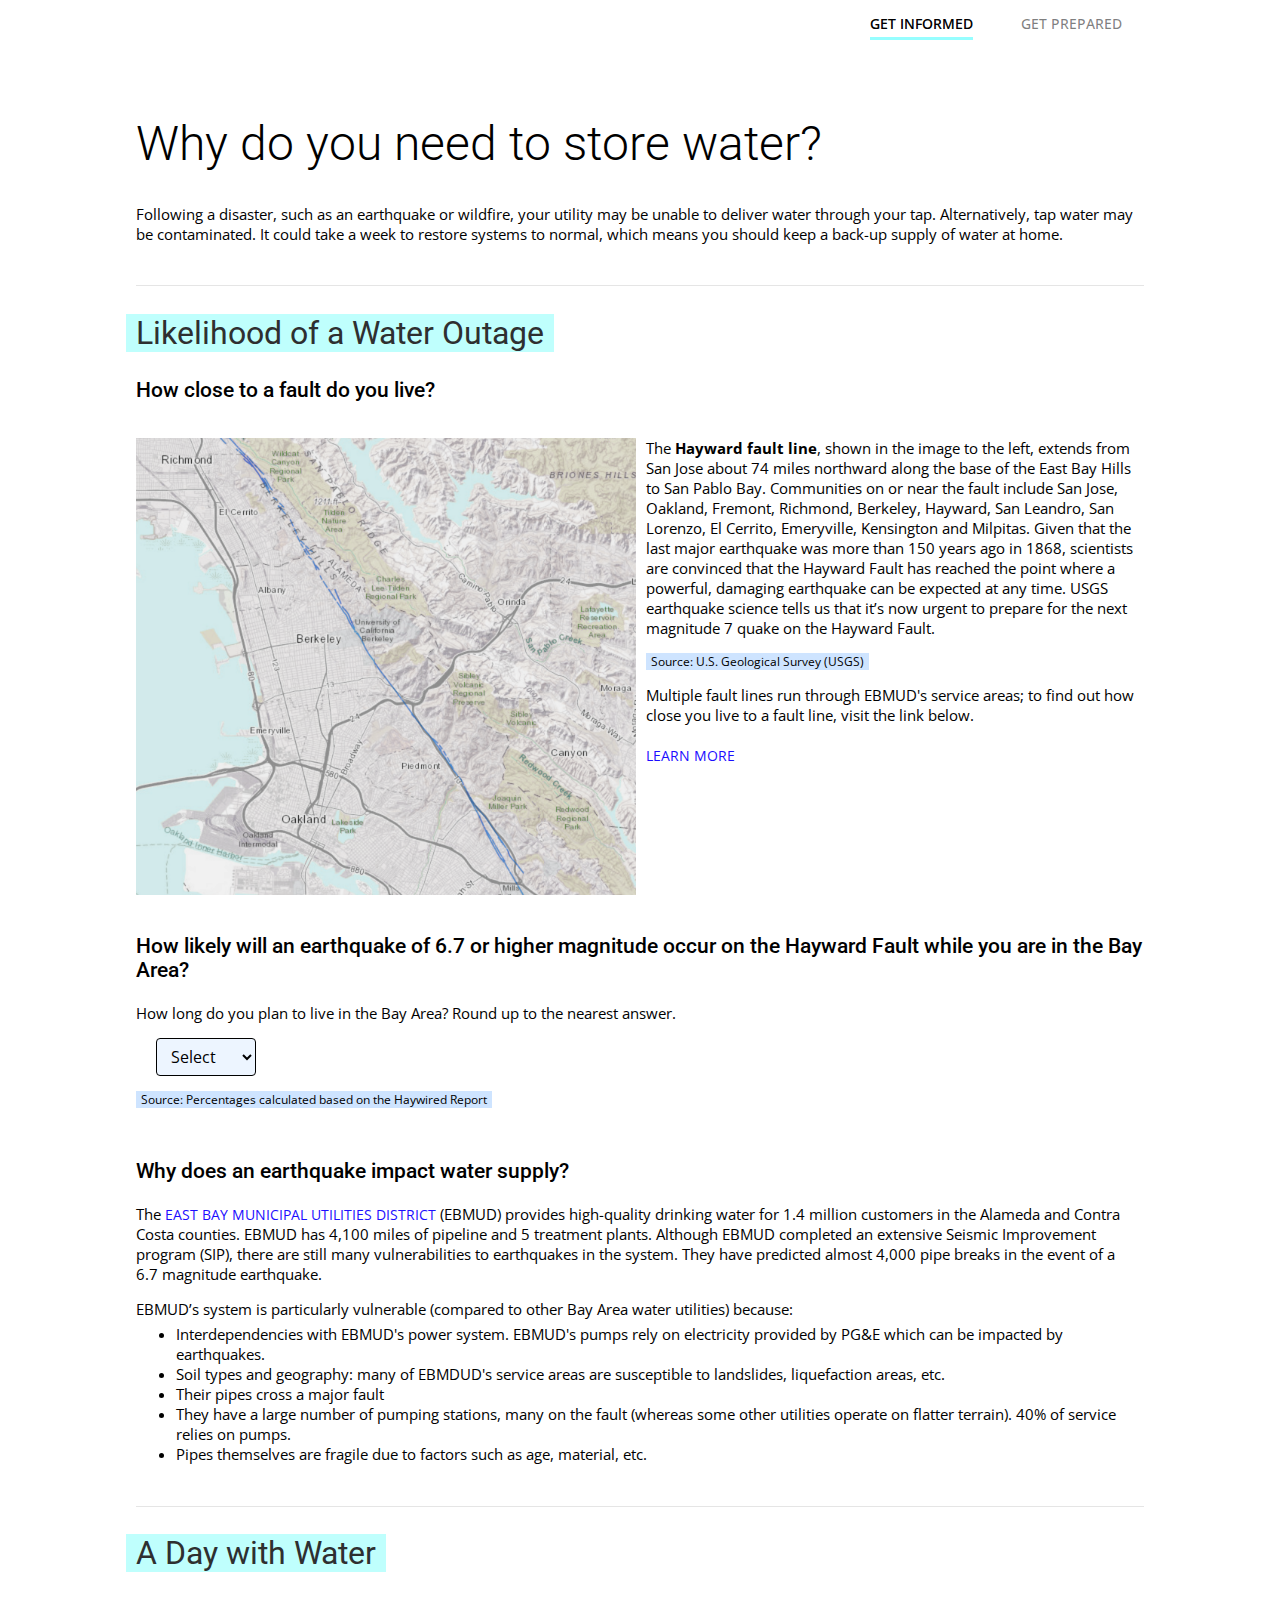
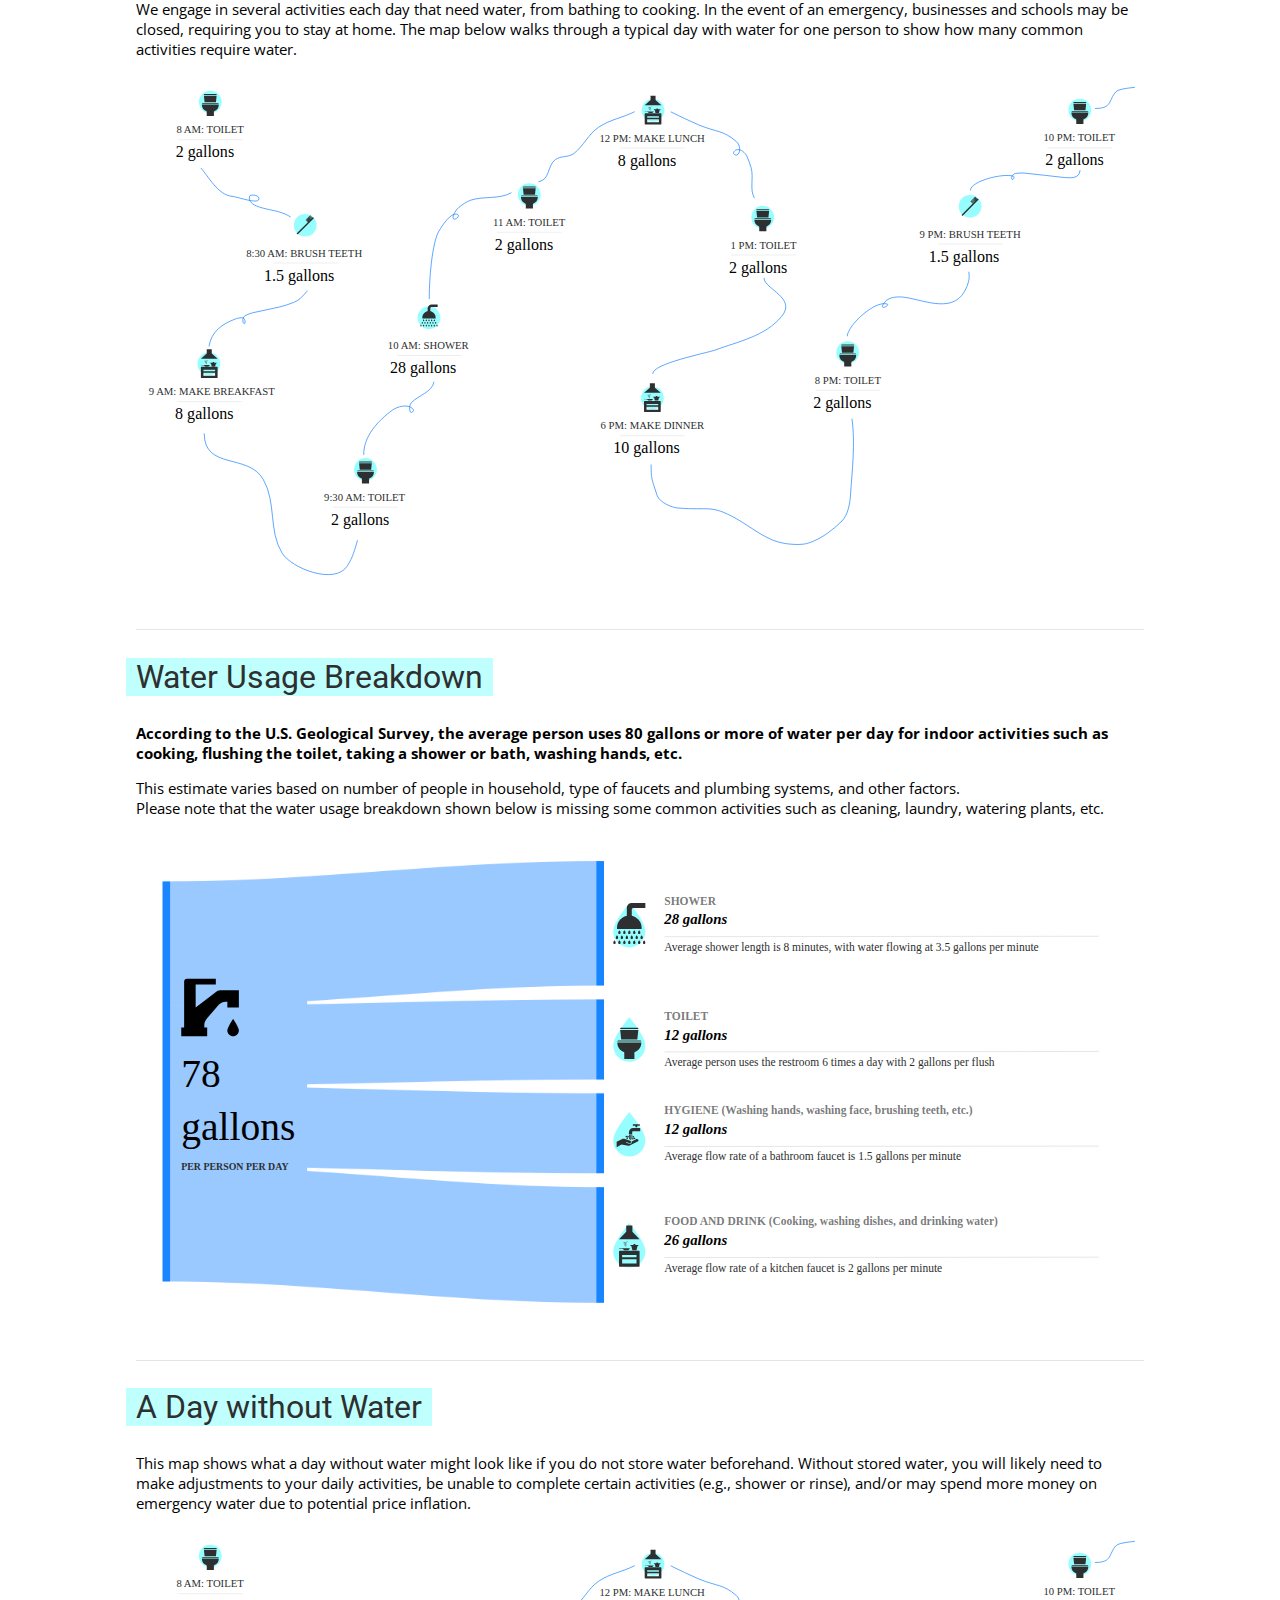
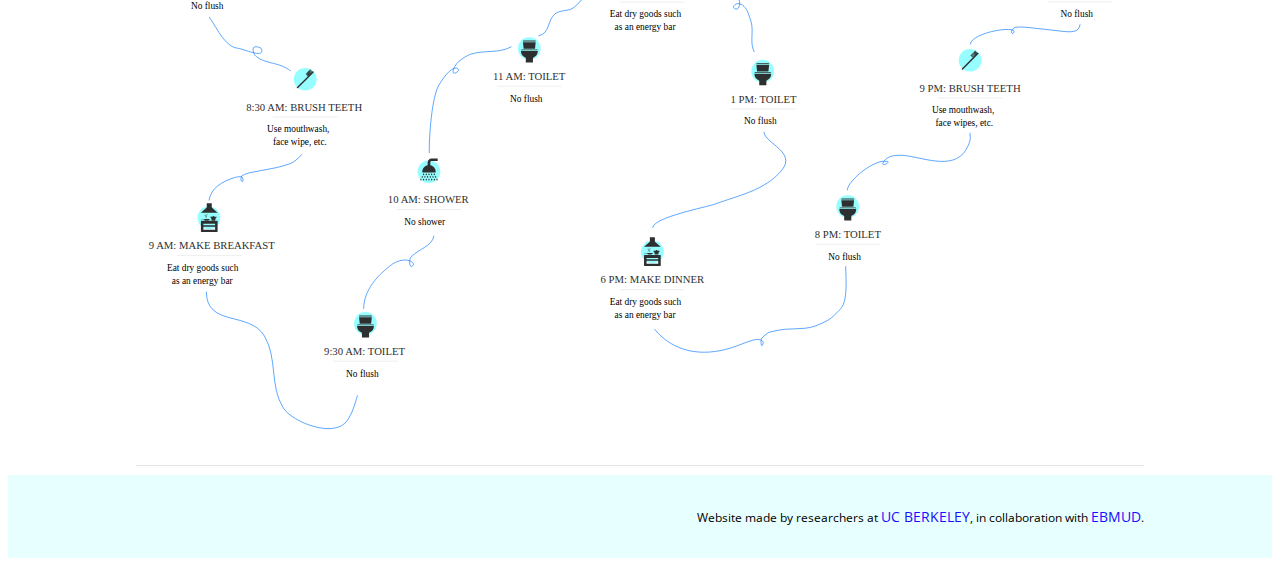
==== index.html @ 4f3ef7c4 "first commit" ====
<!DOCTYPE html>
<html lang="en">
	<head>
		<meta charset="utf-8"/>
		<title>Water Storage | Emergency Preparedness</title>
		<link rel="icon" src="svg/icon.svg">
		<link rel="stylesheet" type="text/css" href="css/style.css">
		<link rel="stylesheet" type="text/css" href="css/chart.css">
		<script type="text/javascript" src="js/script.js"></script>
	</head>

	<body>
		<header>
			<nav>
				<ul class="nav">
					<li class="current">
						<a href="index.html" data-hover="Get Informed">Get Informed</a>
					</li>
					<li>
						<a href="getprepared.html" data-hover="Get Prepared">Get Prepared</a>
					</li>
				</ul>
			</nav>
		</header>

		<div id= "Introduction">
			<h1>Why do you need to store water?</h1>
			<p>
				Following a disaster, such as an earthquake or wildfire, your utility may
				be unable to deliver water through your tap. Alternatively, tap water may be contaminated.
				It could take a week to restore systems to normal, which means you should keep a back-up supply
				of water at home.
			</p>
			<br />
		</div>
		<hr class="lighter">
		<div id="Stats">
			<h2><span>Likelihood of a Water Outage</span></h2>
			<h3>How close to a fault do you live?</h3>
			<div style="display: flex;">
				<div id="earthquake-fault">
					<p>
						<img style="float: left; margin-right: 10px;" src="svg/faultline.png" width=50% height= 50%>
						The <strong>Hayward fault line</strong>, shown in the image to the left, extends from San Jose
						about 74 miles northward along the base of the East Bay Hills to
						San Pablo Bay. Communities on or near the fault include San Jose,
						Oakland, Fremont, Richmond, Berkeley, Hayward, San Leandro, San Lorenzo,
						El Cerrito, Emeryville, Kensington and Milpitas. Given that the last major earthquake
						was more than 150 years ago in 1868, scientists are convinced that
						the Hayward Fault has reached the point where a powerful,
						damaging earthquake can be expected at any time. USGS earthquake
						science tells us that it’s now urgent to prepare for the next magnitude
						7 quake on the Hayward Fault.<br />
					</p>
						<p style="font-size:12px">
							<span style="background: #cee4ff; padding-left: 5px;
						  padding-right: 5px;">
							Source: U.S. Geological Survey (USGS)
							</span>
						</p>
						<p>
						Multiple fault lines run through EBMUD's service areas; to find out
						how close you live to a fault line, visit the link below. <br /><br />
						<a href="https://bayquakealliance.org/howclose/">Learn more</a>
					</p>
				</div>
			</div>
			<br />
			<div id="earthquake-prob">
			<h3>How likely will an earthquake of 6.7 or higher magnitude occur on the Hayward Fault while you are in the Bay Area?</h3>
			<p>How long do you plan to live in the Bay Area? Round up to the nearest answer.</p>
					<select id="numYears" onchange="earthquakeProbability()">
						<option value="0"> Select </option>
						<option value="1">1 year</option>
						<option value="5">5 years</option>
						<option value="10">10 years</option>
						<option value="30">30 years</option>
					</select>
			<p id="prob">
			</p>
			<p style="font-size:12px">
				<span style="background: #cee4ff; padding-left: 5px;
				padding-right: 5px;">
				Source: Percentages calculated based on the Haywired Report
				</span>
			</p>
			</div>
			<br />
			<div id="earthquake-details">
			<h3>Why does an earthquake impact water supply?</h3>
			<p>
				The <a href="https://www.ebmud.com/">East Bay Municipal Utilities District</a>
				(EBMUD) provides high-quality drinking water for 1.4 million customers in the
				Alameda and Contra Costa counties. EBMUD has 4,100 miles of pipeline and 5 treatment plants.
				Although EBMUD completed an extensive Seismic Improvement program (SIP), there are
				still many vulnerabilities to earthquakes in the system. They
				have predicted almost 4,000 pipe breaks in the event of a 6.7 magnitude earthquake.
			</p>
			<p>
				EBMUD’s system is particularly vulnerable (compared to other Bay Area
				water utilities) because:
				<ul>
					<li>
						Interdependencies with EBMUD's power system. EBMUD's pumps rely on
					electricity provided by PG&E which can be impacted by earthquakes.</li>
					<li>Soil types and geography: many of EBMDUD's service areas are susceptible to landslides,
						liquefaction areas, etc. </li>
					<li>Their pipes cross a major fault</li>
					<li>They have a large number of pumping stations, many on the fault
						(whereas some other utilities operate on flatter terrain).
						40% of service relies on pumps. </li>
					<li>
						Pipes themselves are fragile due to factors such as age, material, etc.
					</li>
				</ul>
			</p>
		</div>
		</div>
		<br />

		<hr class="lighter">

		<div id= "Day with Water">
			<h2><span>A Day with Water</span></h2>
			<p>
				We engage in several activities each day that need water, from bathing
				to cooking. In the event of an emergency, businesses and schools may
				be closed, requiring you to stay at home. The map below walks through a typical day
				with water for one person to show how many common activities require water.
			</p>
			<img src="svg/map.svg" alt="Day With Water map" width="100%">
		</div>
		<br />

		<hr class="lighter">

	<div id= "Usage Breakdown">
			<h2><span>Water Usage Breakdown</span></h2>
			<p class="bold-text">
				According to the U.S. Geological Survey, the average person uses 80 gallons
				or more of water per day for indoor activities such as cooking, flushing the toilet,
				taking a shower or bath, washing hands, etc.
			</p>
			<p>
				This estimate varies based on number of people in
				household, type of faucets and plumbing systems, and other factors. <br />
				Please note that the water usage breakdown shown below is missing some
				common activities such as cleaning, laundry, watering plants, etc.
			</p>

			<img src="svg/sankey.svg" alt="Diagram that shows breakdown of water usage"
			width=100%>

			<!-- <div id="sankey-diagram" style="width: 100%; height: 500px;">
			</div> -->
	</div>

	<br/>
	<hr class="lighter">

	<div class= "loss-map">
		<h2><span>A Day without Water</span></h2>
		<p>
			This map shows what a day without water might look like if you do not 
			store water beforehand. Without stored water, you will likely need to make adjustments
			to your daily activities, be unable to complete certain activities (e.g., shower or rinse),
			and/or may spend more money on emergency water due to potential price inflation.
		</p>
		<img src="svg/loss-map.svg" alt="Day Without Water map" width="100%">
		<br />

	</div>
	<hr class="lighter">

	<footer>
		<div class="footer">
		<p class="subtext">
			Website made by researchers at <a href="https://www.berkeley.edu/">UC Berkeley</a>,
			in collaboration with <a href=https://www.ebmud.com/>EBMUD</a>.
		</p>
	</div>
	</footer>

</body>
</html>
---- css/style.css ----
@import url('https://fonts.googleapis.com/css?family=Playfair+Display&display=swap');
@import url('https://fonts.googleapis.com/css?family=Open+Sans&display=swap');
@import url('https://fonts.googleapis.com/css?family=Roboto:300,400,500,700&display=swap');


body {
  padding-left: 10vw;
  padding-right: 10vw;
}

a {
  color: #1C0DFF;
  font-family: 'Open Sans', sans-serif;
  font-size: 14px;
  text-decoration: none;
  text-transform: uppercase;
}

h1{
  font-family: 'Roboto', sans-serif;
  font-weight: 300;
  padding-top: 50px;
  padding-right: 200px;
  font-size: 48px;
}

h2{
  margin-left: -10px;
  font-family: 'Roboto', serif;
  font-weight: 400;
  font-size: 32px;
  color: #2E2F30;
}

h2 span{
  padding-left: 10px;
  padding-right: 10px;
  background: #bffffd;
}

h3{
  font-family: 'Roboto', serif;
  font-weight: 500;
  font-size: 21px;
}

p{
  font-family: 'Open Sans', sans-serif;
  font-size: 15px;
  max-width: 1000px;
}

ul{
  /* margin-left:20px; */
}

li{
  font-family: 'Open Sans', sans-serif;
  font-size: 15px;
  max-width: 1000px;
}

select {
  height: 38px;
  padding: 6px 10px; /* The 6px vertically centers text on FF, ignored by Webkit */
  background-color: #fff;
  border: 1px solid #000;
  width: 100px;
  font-family: 'Open Sans', sans-seif;
  font-size: 16px;
  border-radius: 4px;
  box-shadow: none;
  box-sizing: border-box;
  margin-left: 20px;
  background: #EDF5FF;
  /* margin-bottom: 1.5rem; */
 }

  select:focus {
    color: #1C0DFF;
    font-weight: bold;
    border: 1px solid #1C0DFF;
    outline: 0; }

/* h1, h2, h3, p, li {
  max-width: 960px;
} */

p + ul {
    margin-top: -10px;
}

/* form {
  position: relative;
  margin-left: 20px;
  top:0;
  left:0;
  bottom:0;
  right:0;
  width:150px;
  height:50px;
}

input[type=number] {
  float: left;
  width: 70px;
  height: 35px;
  padding: 0;
  font-family: 'Open Sans';
  font-size: 1.2em;
  text-transform: uppercase;
  text-align: center;
  color: #1C0DFF;
  border: 2px #1C0DFF solid;
  background: none;
  outline: none;
  pointer-events: none;
}

span.spinner {
  position: relative;
  height: 40px;
  user-select: none;
  -ms-user-select: none;
  -moz-user-select: none;
  -webkit-user-select: none;
  -webkit-touch-callout: none;
}

span.spinner > .sub,
span.spinner > .add {
  float: left;
  display: block;
  width: 35px;
  height: 35px;
  text-align: center;
  font-family: 'Open Sans';
  font-weight: 700;
  font-size: 1.2em;
  line-height: 33px;
  color: #1C0DFF;
  border: 2px #1C0DFF solid;
  border-right: 0;
  border-radius: 2px 0 0 2px;
  cursor: pointer;
  transition: 0.1s linear;
  -o-transition: 0.1s linear;
  -ms-transition: 0.1s linear;
  -moz-transition: 0.1s linear;
  -webkit-transition: 0.1s linear;
}

span.spinner > .add {
  top: 0;
  border: 2px #1C0DFF solid;
  border-left: 0;
  border-radius: 0 2px 2px 0;
}

span.spinner > .sub:hover,
span.spinner > .add:hover {
  background: #1C0DFF;
  color: #ffffff;
}
 input[type=number]::-webkit-inner-spin-button,
 input[type=number]::-webkit-outer-spin-button {
 -webkit-appearance: none;
} */

hr.lighter {
  border: 0;
  height: 0;
  border-top: 1px solid rgba(0, 0, 0, 0.1);
  border-bottom: 1px solid rgba(255, 255, 255, 0.3);
}

/* hr.timeline-div {
  border: 0;
  width: 75%;
  height:0;
  border-top: 5px solid #bffffd;
  border-bottom: 1px solid rgba(255, 255, 255, 0.3);
} */

h3.section-head {
  font-family:'Open Sans', sans-serif;
  font-weight: bolder;
  text-transform: uppercase;
  letter-spacing: .2rem;
  padding-top: 5px;
  padding-bottom: 5px;
  text-align: center;
  color: #fff;
  background: #0D7DFF;
}

.bold-text {
  font-weight: bolder;
}

.half-caption {
  font-size:12px;
  max-width: 250px;
}

.caption {
  font-size:12px;
  max-width: 300px;
}

.caption span{
  padding-left: 5px;
  padding-right: 5px;
  background: #cee4ff;
}

.column {
  float: left;
  width: 30%;
  margin-left: 15px;
  margin-right: 15px;
  /* padding-left: 15px;
  padding-right: 15px; */
}

.footer {
  background: #E7FFFE;
  padding: 20px 0;
  margin-left: -10vw;
  margin-right: -10vw;
}

.half-page {
  display: flex;
  max-width: 45vw;
}

.subtext {
  font-size: 12px;
  text-align: right;
  max-width: none;
  margin-right: 10vw;
}

.gen-link {
  margin-left: 20px;
}

.sterilization:after {
  content: "";
  display: table;
  clear:both;
}

.timeline ul {
  background: #fff;
  padding: 50px 0;
}

.timeline ul li {
  list-style-type: none;
  position: relative;
  width: 6px;
  margin: 0 auto;
  padding-top: 50px;
  background: #0D7DFF;
}

.timeline ul li::after {
  content: '';
  position: absolute;
  left: 50%;
  bottom: 0;
  transform: translateX(-50%);
  width: 30px;
  height: 30px;
  border-radius: 50%;
  background: inherit;
}

/* text background */
.timeline ul li div {
  position: relative;
  bottom: 0;
  width: 400px;
  padding: 15px;
  background: #bffffd;
}

.timeline ul li div::before {
  content: '';
  position: absolute;
  bottom: 7px;
  width: 0;
  height: 0;
  border-style: solid;
}

.timeline ul li:nth-child(odd) div {
  left: 45px;
}

/* pointer */
.timeline ul li:nth-child(odd) div::before {
  left: -15px;
  border-width: 8px 16px 8px 0;
  border-color: transparent #bffffd transparent transparent;
}

.timeline ul li:nth-child(even) div {
  left: -470px;
}

/* pointer */
.timeline ul li:nth-child(even) div::before {
  right: -15px;
  border-width: 8px 0 8px 16px;
  border-color: transparent transparent transparent #bffffd;
}

time {
  display: block;
  font-family: 'Open Sans', sans-serif;;
  font-size: .8rem;
  font-weight: 900;
  margin-bottom: 8px;
  color: rgba(0,0,0,.6);
}


/* EFFECTS
–––––––––––––––––––––––––––––––––––––––––––––––––– */

.timeline ul li::after {
  transition: background .5s ease-in-out;
}

.timeline ul li.in-view::after {
  background: #0D7DFF;
}

.timeline ul li div {
  visibility: hidden;
  opacity: 0;
  transition: all .5s ease-in-out;
}

.timeline ul li:nth-child(odd) div {
  transform: translate3d(200px, 0, 0);
}

.timeline ul li:nth-child(even) div {
  transform: translate3d(-200px, 0, 0);
}

.timeline ul li.in-view div {
  transform: none;
  visibility: visible;
  opacity: 1;
}

.nav {
  font-family: 'Open Sans', sans-serif;
  text-align:right;
  text-transform: uppercase;
  font-size: 13px;
  font-weight:500;
}

.nav * {
  box-sizing: border-box;
}

.nav li {
  display: inline-block;
  list-style: outside none none;
  margin: 0 1.5em;
  padding: 0;
}

.nav a {
  padding: 0.5em 0;
  color: rgba(0, 0, 0, 0.5);
  position: relative;
  /* letter-spacing: 1px; */
  text-decoration: none;
}

.nav a:before,
.nav a:after {
  position: absolute;
  -webkit-transition: all 0.35s ease;
  transition: all 0.35s ease;
}

.nav a:before {
  bottom: 0;
  display: block;
  height: 3px;
  width: 0%;
  content: "";
  background-color: #96FEFF;
}
.nav a:after {
  left: 0;
  top: 0;
  padding: 0.5em 0;
  position: absolute;
  content: attr(data-hover);
  color: #000000;
  white-space: nowrap;
  max-width: 0%;
  overflow: hidden;
}
.nav a:hover:before,
.nav .current a:before {
  opacity: 1;
  width: 100%;
}
.nav a:hover:after,
.nav .current a:after {
  max-width: 100%;
}

.nav .current {
  color: #000000;

}

.multiple-cards {
  display: flex;
}

.mcr-card {
  border-radius: 10px;
  background-color: #ffffff;
  display: flex;
  justify-content: center;
  flex-direction: column;
  padding: 15px;
  margin: 15px;
  max-width: 280px;
  opacity: 0.95;
  transition: transform .5s, opacity .5s, max-height .5s, margin-bottom .3s;
}
.mcr-card .card-header {
  font-family: 'Open Sans', sans-serif;
  padding: 15px;
  display: flex;
  flex-direction: column;
}
.mcr-card .card-header .card-title {
  font-size: 24px;
  font-weight: 600;
}
.mcr-card .card-header .card-subtitle {
  font-size: 14px;
}
.mcr-card .card-content {
  display: flex;
  justify-content: center;
  flex-direction: column;
}
.mcr-card .card-content img {
  max-width: 200px;
  max-height: 200px;
  object-fit: contain;
  justify-content: center;
  border-radius: 10px;
  /* box-shadow: 15px 15px 15px -15px rgba(0, 0, 0, 0.6); */
  cursor: pointer;
  transition: margin-bottom .3s;
}
.mcr-card .card-footer {
  display: flex;
  justify-content: center;
  padding: 15px;
  font-family: 'Open Sans', sans-serif;
  font-size: 13px;
}

.mcr-card .card-link {
  display: flex;
  justify-content: left;
  padding: 15px;
  font-family: 'Open Sans', sans-serif;
  font-size: 13px;
}

.mcr-card:hover {
  transform: scale(1.1, 1.1) translateY(10px);
  /* border: 1px #D5D3FF solid; */
  box-shadow: 10px 10px 20px -15px rgba(0, 0, 0, 0.25);
  opacity: 1;
  max-height: 520px;
  transition: transform .5s, opacity .5s, max-height .5s, margin-bottom .3s;
}
.mcr-card:hover .card-footer {
  color: #000 !important;
}
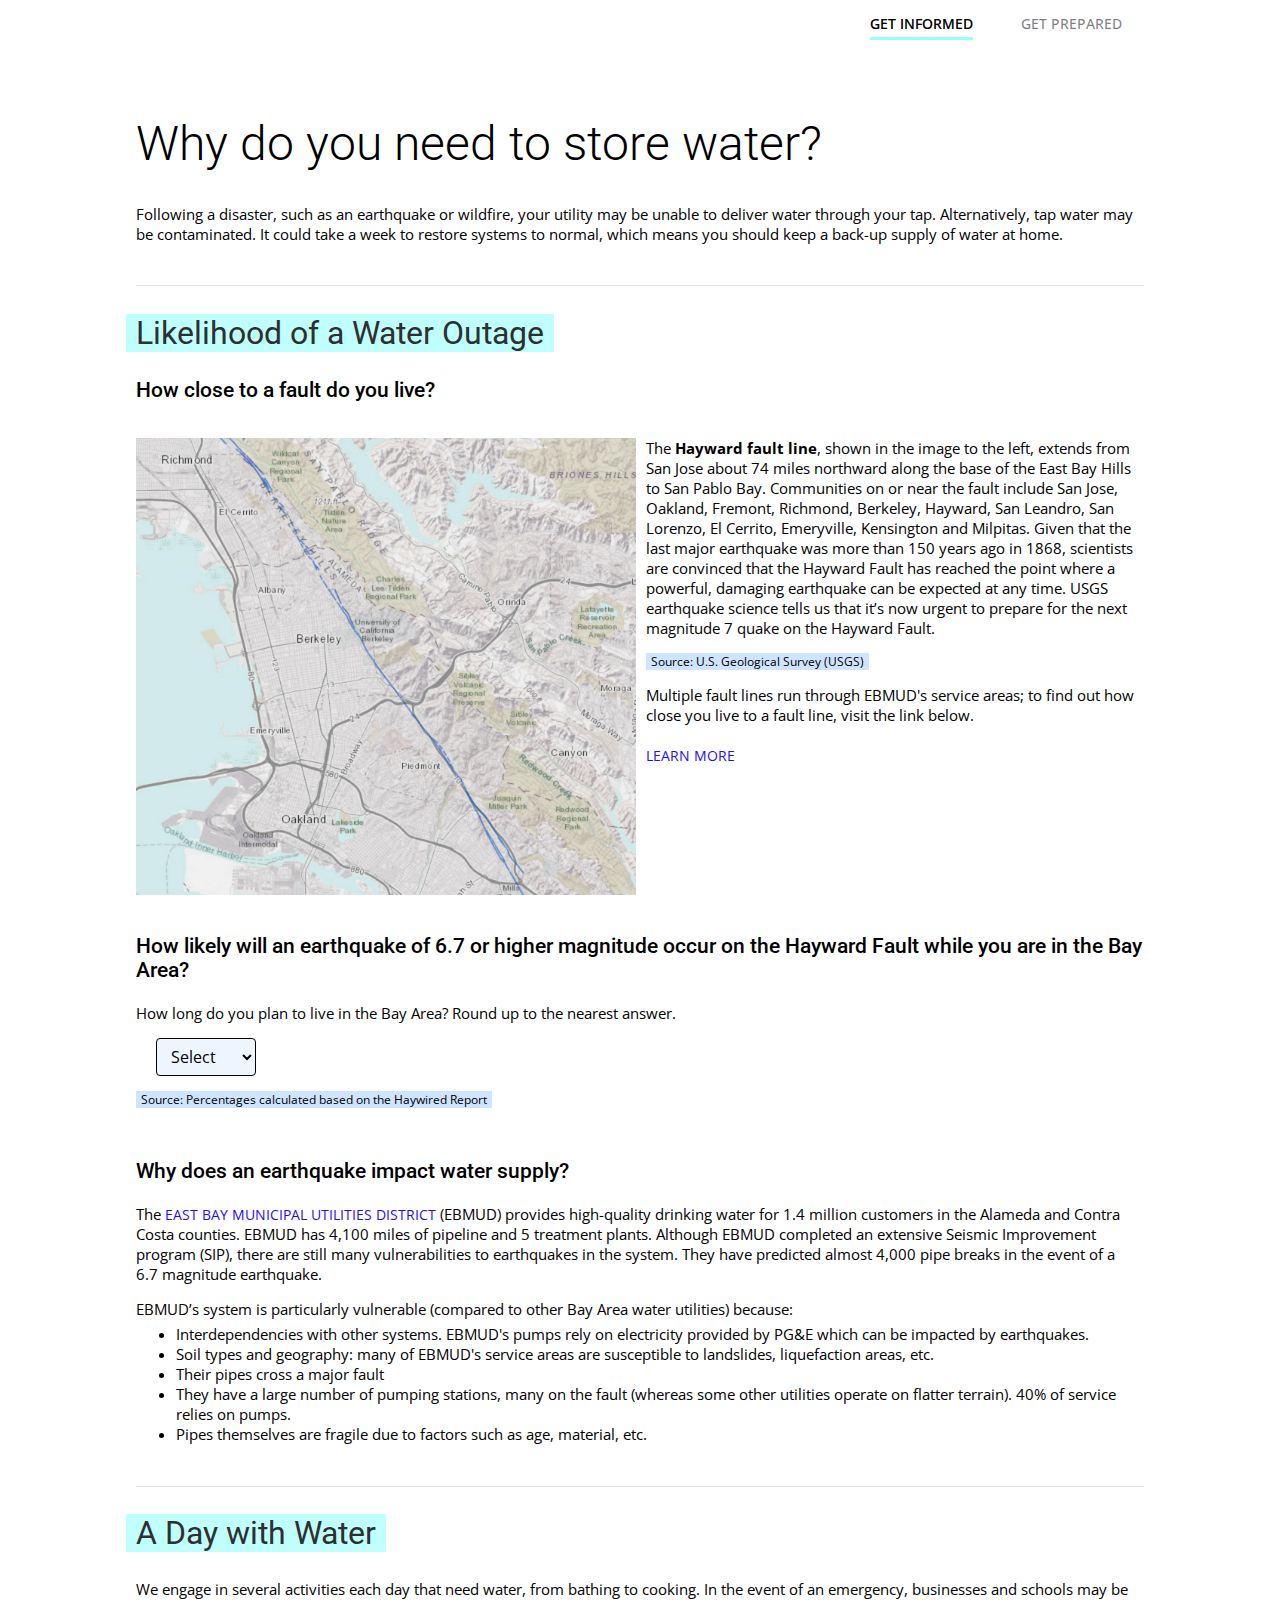
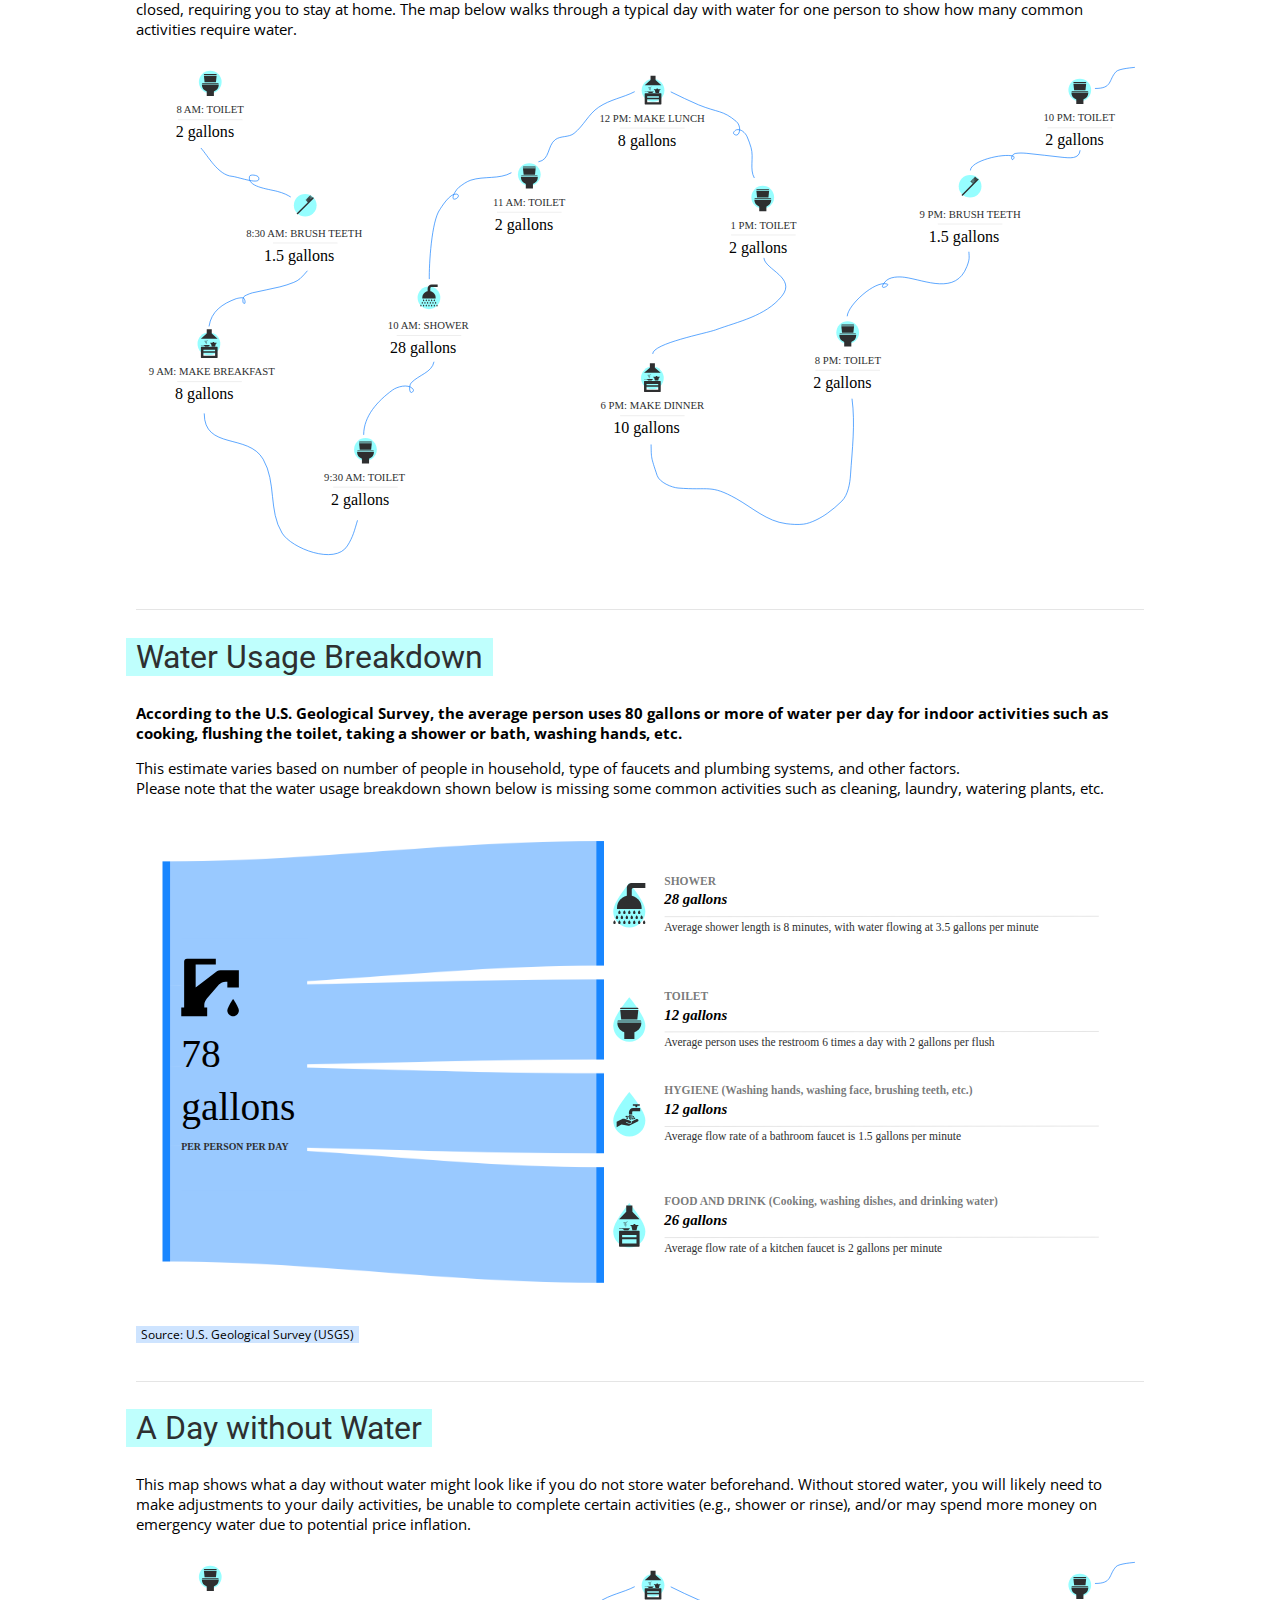
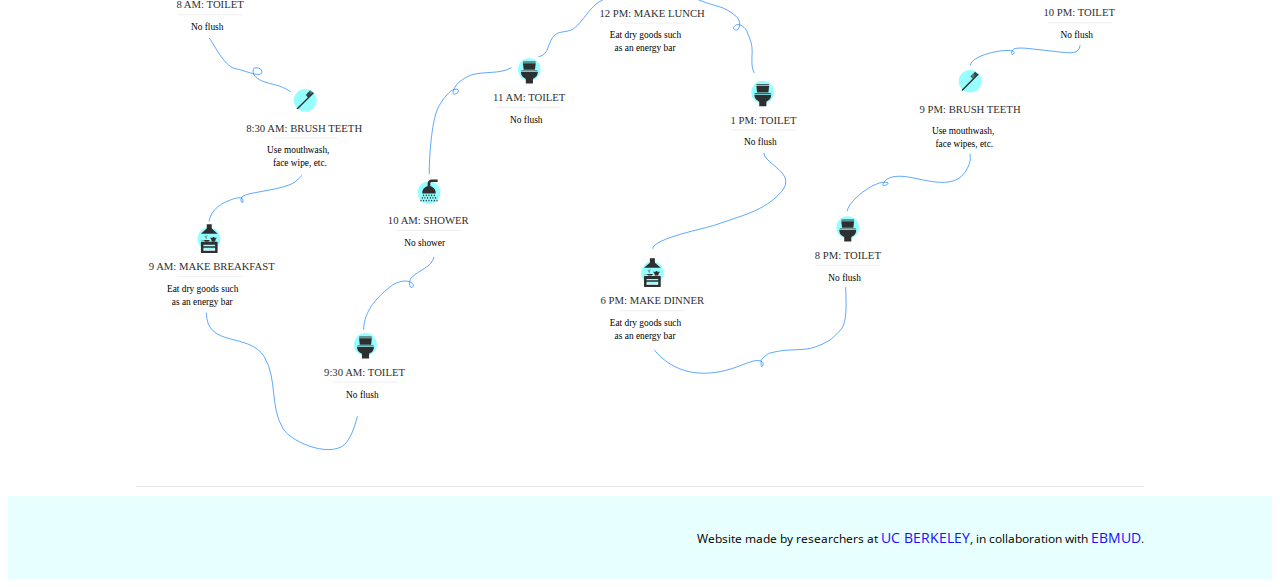
==== commit 35be9f0e: "fixed typos" ====
--- a/index.html
+++ b/index.html
@@ -101,9 +101,9 @@
 				water utilities) because:
 				<ul>
 					<li>
-						Interdependencies with EBMUD's power system. EBMUD's pumps rely on
+					Interdependencies with other systems. EBMUD's pumps rely on
 					electricity provided by PG&E which can be impacted by earthquakes.</li>
-					<li>Soil types and geography: many of EBMDUD's service areas are susceptible to landslides,
+					<li>Soil types and geography: many of EBMUD's service areas are susceptible to landslides,
 						liquefaction areas, etc. </li>
 					<li>Their pipes cross a major fault</li>
 					<li>They have a large number of pumping stations, many on the fault
@@ -151,8 +151,13 @@
 			<img src="svg/sankey.svg" alt="Diagram that shows breakdown of water usage"
 			width=100%>
 
-			<!-- <div id="sankey-diagram" style="width: 100%; height: 500px;">
-			</div> -->
+			<p style="font-size:12px">
+				<span style="background: #cee4ff; padding-left: 5px;
+				padding-right: 5px;">
+				Source: U.S. Geological Survey (USGS)
+				</span>
+			</p>
+
 	</div>
 
 	<br/>
@@ -161,7 +166,7 @@
 	<div class= "loss-map">
 		<h2><span>A Day without Water</span></h2>
 		<p>
-			This map shows what a day without water might look like if you do not 
+			This map shows what a day without water might look like if you do not
 			store water beforehand. Without stored water, you will likely need to make adjustments
 			to your daily activities, be unable to complete certain activities (e.g., shower or rinse),
 			and/or may spend more money on emergency water due to potential price inflation.
